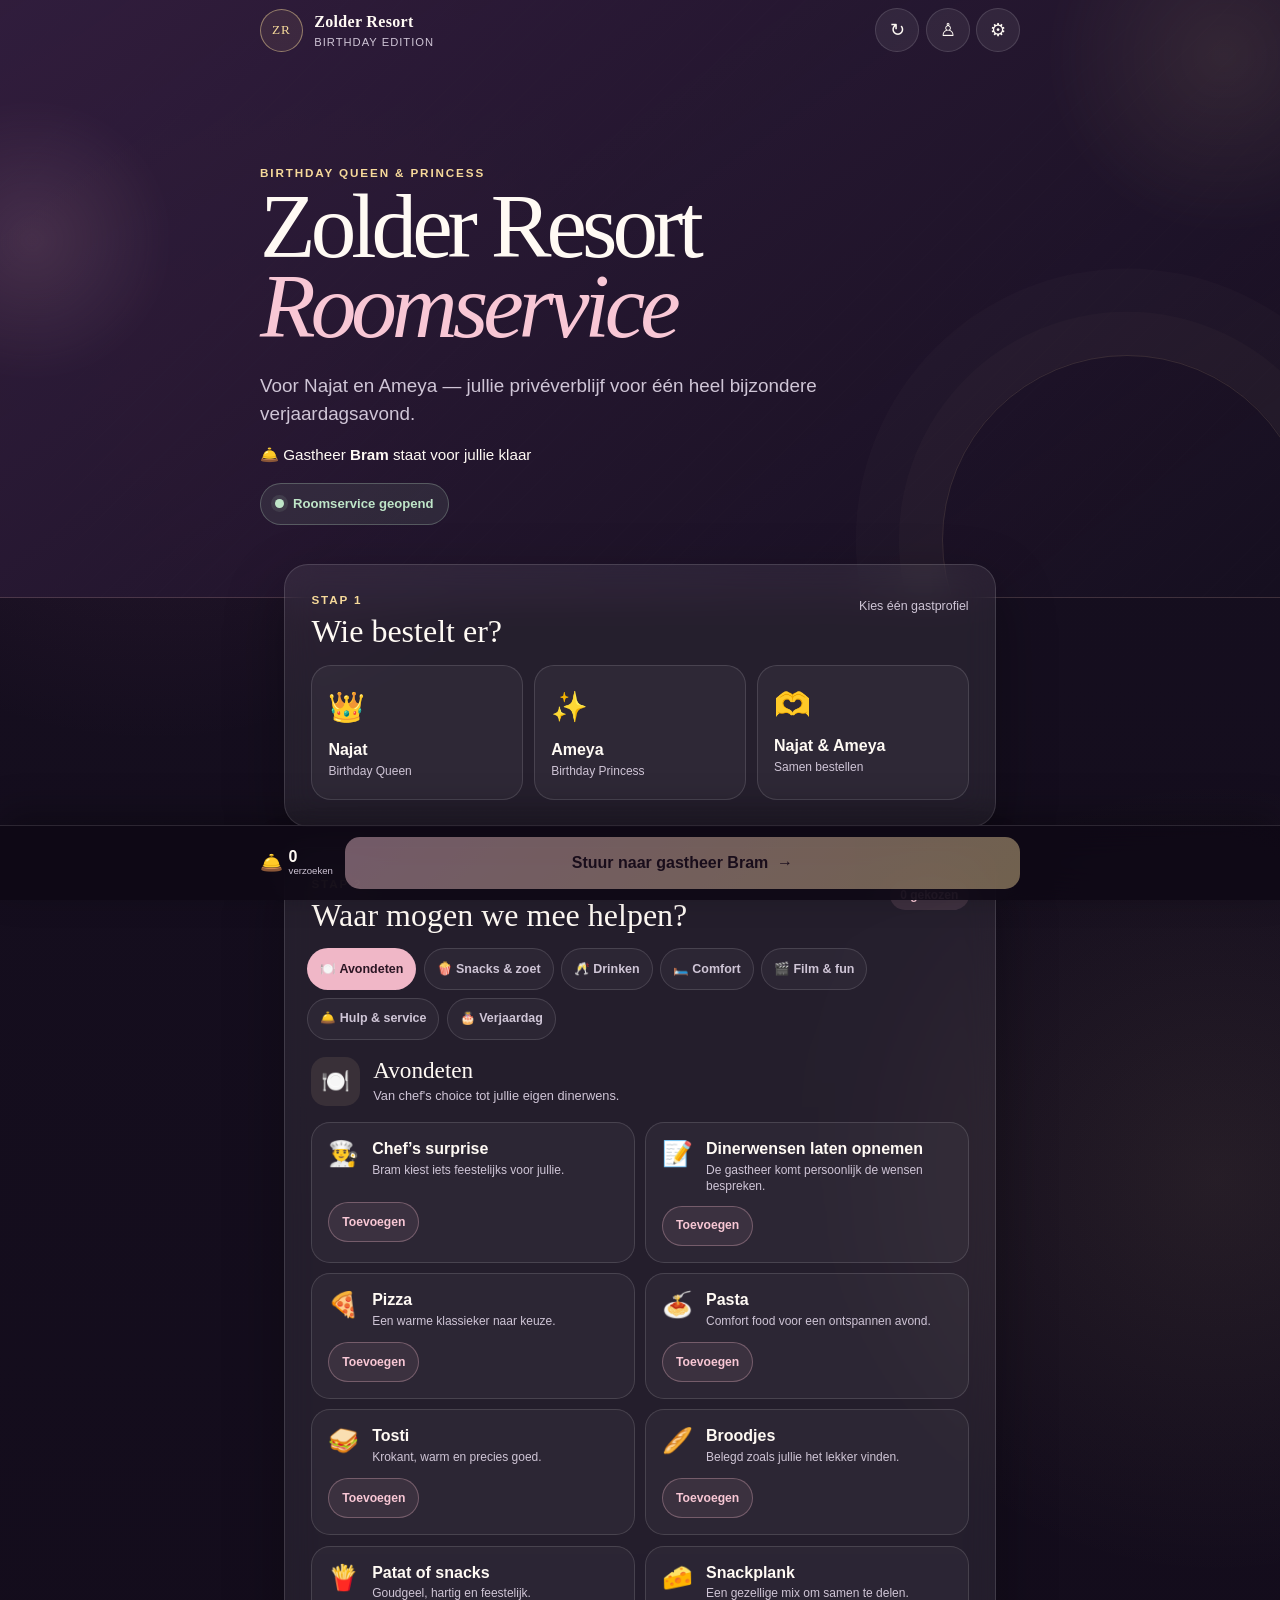
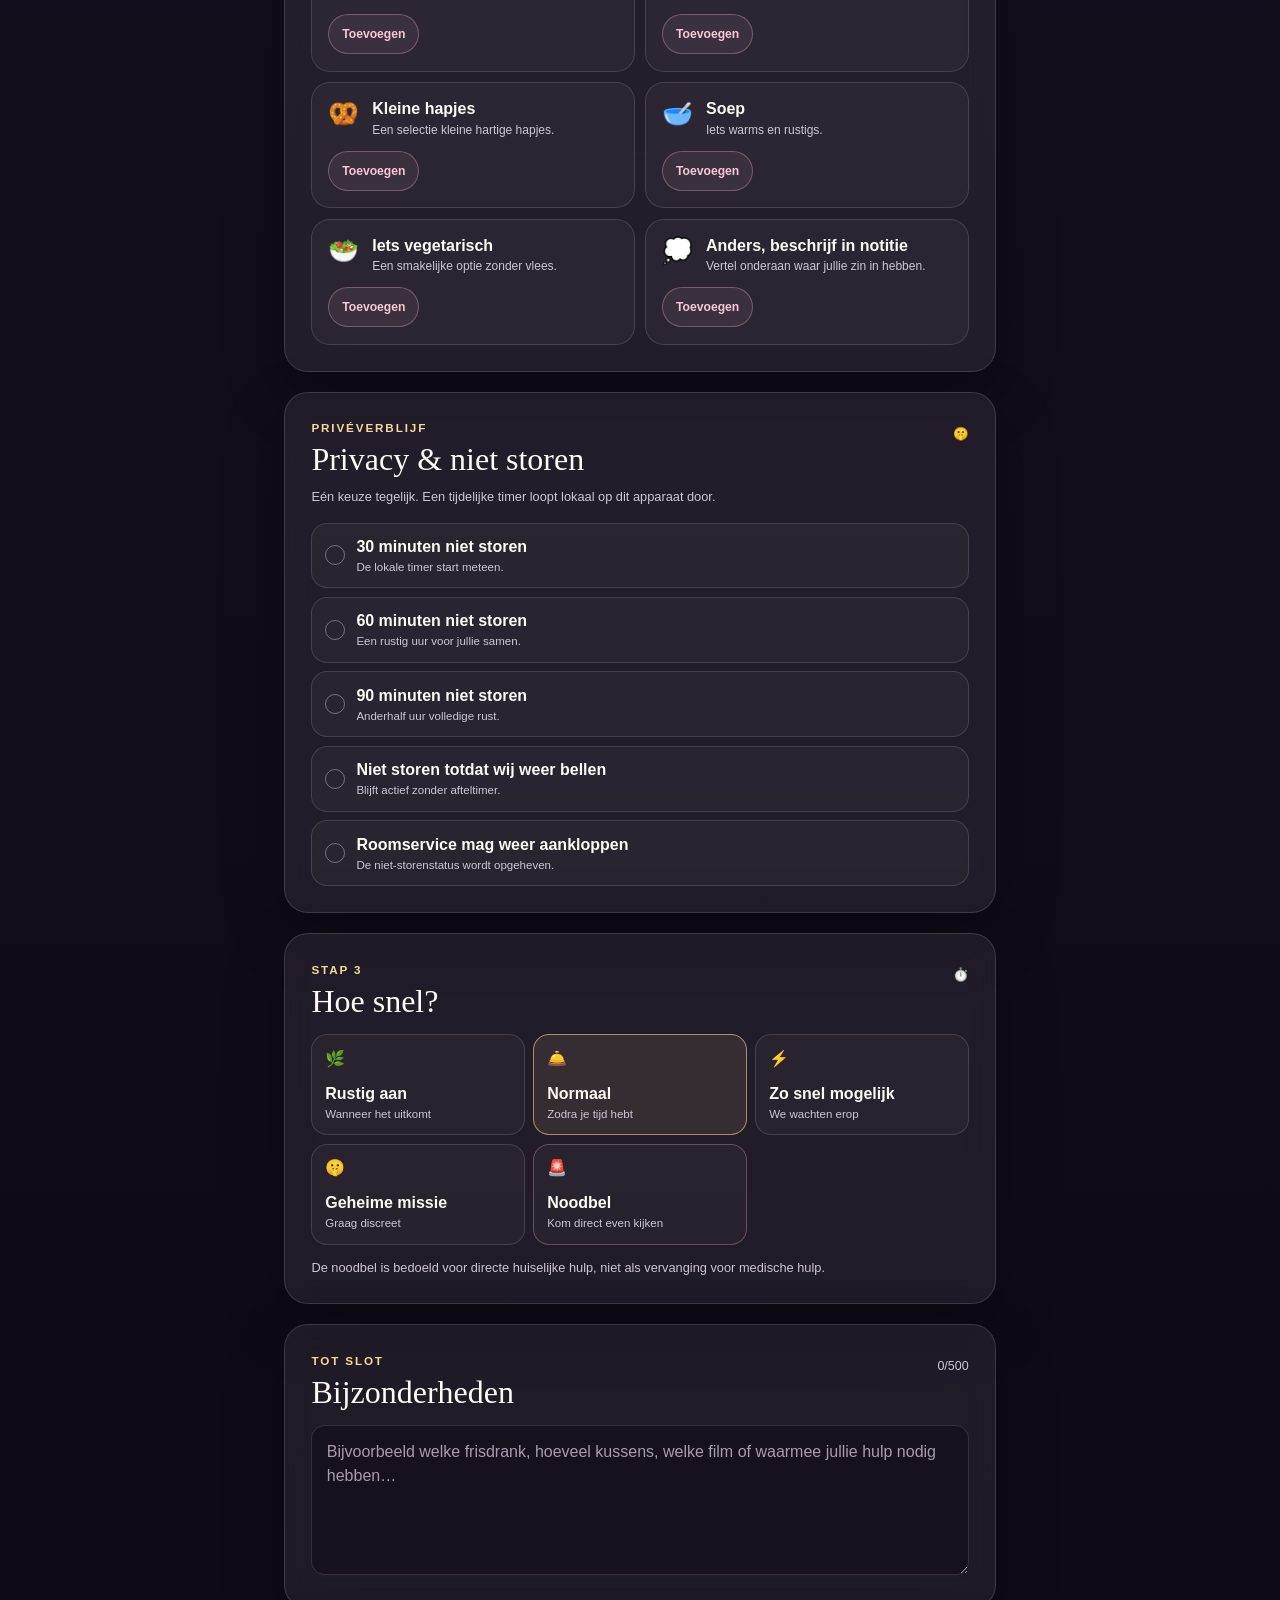
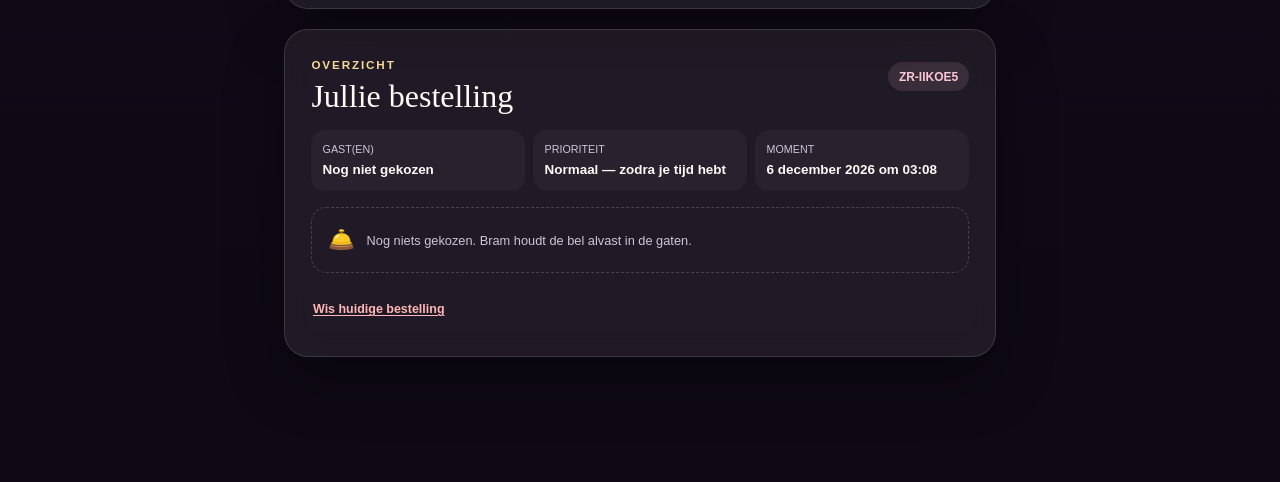
==== index.html @ eb8f4f78 "Build Birthday Queen & Princess roomservice PWA" ====
<!DOCTYPE html>
<html lang="nl">
<head>
  <meta charset="utf-8">
  <meta name="viewport" content="width=device-width, initial-scale=1, viewport-fit=cover">
  <meta name="theme-color" content="#160f20">
  <meta name="description" content="Privé roomservice voor Birthday Queen Najat en Birthday Princess Ameya, met liefde verzorgd door Bram.">
  <meta name="apple-mobile-web-app-capable" content="yes">
  <meta name="apple-mobile-web-app-status-bar-style" content="black-translucent">
  <meta name="apple-mobile-web-app-title" content="Zolder Resort">
  <link rel="manifest" href="./manifest.webmanifest">
  <link rel="apple-touch-icon" href="./assets/apple-touch-icon.png">
  <link rel="icon" href="./assets/icon.svg" type="image/svg+xml">
  <link rel="stylesheet" href="./styles.css">
  <title>Birthday Queen &amp; Princess Roomservice</title>
</head>
<body>
  <a class="skip-link" href="#main-content">Ga naar de roomservice</a>

  <header class="hero" aria-label="Zolder Resort Roomservice">
    <div class="hero__glow hero__glow--one" aria-hidden="true"></div>
    <div class="hero__glow hero__glow--two" aria-hidden="true"></div>
    <nav class="topbar" aria-label="Appfuncties">
      <a class="brand" href="#main-content" aria-label="Zolder Resort start">
        <span class="brand__crest" aria-hidden="true">ZR</span>
        <span><strong>Zolder Resort</strong><small>Birthday Edition</small></span>
      </a>
      <div class="topbar__actions">
        <button class="icon-button" id="history-button" type="button" aria-label="Eerdere bestellingen" title="Eerdere bestellingen">
          <span aria-hidden="true">↻</span>
        </button>
        <button class="icon-button" id="host-button" type="button" aria-label="Gastheer-modus" title="Gastheer-modus">
          <span aria-hidden="true">♙</span>
        </button>
        <button class="icon-button" id="settings-button" type="button" aria-label="Instellingen" title="Instellingen">
          <span aria-hidden="true">⚙</span>
        </button>
      </div>
    </nav>

    <div class="hero__content">
      <p class="eyebrow">Birthday Queen &amp; Princess</p>
      <h1>Zolder Resort<br><span>Roomservice</span></h1>
      <p class="hero__intro">Voor Najat en Ameya — jullie privéverblijf voor één heel bijzondere verjaardagsavond.</p>
      <p class="host-note"><span aria-hidden="true">🛎️</span> Gastheer <strong id="hero-host-name">Bram</strong> staat voor jullie klaar</p>
      <div class="service-status service-status--open" id="service-status" role="status">
        <span class="service-status__dot" aria-hidden="true"></span>
        <span id="service-status-text">Roomservice geopend</span>
      </div>
      <p class="service-warning" id="service-warning" hidden></p>
    </div>
  </header>

  <main id="main-content">
    <section class="section guest-section" aria-labelledby="guest-heading">
      <div class="section-heading">
        <div><p class="step">Stap 1</p><h2 id="guest-heading">Wie bestelt er?</h2></div>
        <p>Kies één gastprofiel</p>
      </div>
      <div class="guest-grid" id="guest-options" role="radiogroup" aria-label="Kies wie bestelt">
        <button class="guest-card" type="button" role="radio" aria-checked="false" data-guest="najat">
          <span class="guest-card__icon" aria-hidden="true">👑</span>
          <span><strong>Najat</strong><small>Birthday Queen</small></span>
          <span class="guest-card__check" aria-hidden="true">✓</span>
        </button>
        <button class="guest-card" type="button" role="radio" aria-checked="false" data-guest="ameya">
          <span class="guest-card__icon" aria-hidden="true">✨</span>
          <span><strong>Ameya</strong><small>Birthday Princess</small></span>
          <span class="guest-card__check" aria-hidden="true">✓</span>
        </button>
        <button class="guest-card guest-card--together" type="button" role="radio" aria-checked="false" data-guest="together">
          <span class="guest-card__icon" aria-hidden="true">🫶</span>
          <span><strong>Najat &amp; Ameya</strong><small>Samen bestellen</small></span>
          <span class="guest-card__check" aria-hidden="true">✓</span>
        </button>
      </div>
    </section>

    <section class="section menu-section" aria-labelledby="menu-heading">
      <div class="section-heading">
        <div><p class="step">Stap 2</p><h2 id="menu-heading">Waar mogen we mee helpen?</h2></div>
        <span class="count-badge" id="menu-count" aria-live="polite">0 gekozen</span>
      </div>
      <nav class="category-nav" id="category-nav" aria-label="Roomservicecategorieën"></nav>
      <div class="category-intro">
        <span class="category-intro__icon" id="category-icon" aria-hidden="true">🍽️</span>
        <div><h3 id="category-title">Avondeten</h3><p id="category-description"></p></div>
      </div>
      <div class="product-grid" id="product-grid"></div>
    </section>

    <section class="section privacy-section" aria-labelledby="privacy-heading">
      <div class="section-heading">
        <div><p class="step">Privéverblijf</p><h2 id="privacy-heading">Privacy &amp; niet storen</h2></div>
        <span aria-hidden="true">🤫</span>
      </div>
      <p class="section-copy">Eén keuze tegelijk. Een tijdelijke timer loopt lokaal op dit apparaat door.</p>
      <div class="choice-list" id="privacy-options" role="radiogroup" aria-label="Privacykeuze"></div>
      <div class="dnd-timer" id="dnd-timer" aria-live="polite" hidden>
        <span class="dnd-timer__icon" aria-hidden="true">🌙</span>
        <div><small>Niet storen actief</small><strong id="dnd-countdown">00:00:00</strong><span id="dnd-until"></span></div>
      </div>
    </section>

    <section class="section priority-section" aria-labelledby="priority-heading">
      <div class="section-heading">
        <div><p class="step">Stap 3</p><h2 id="priority-heading">Hoe snel?</h2></div>
        <span aria-hidden="true">⏱️</span>
      </div>
      <div class="priority-grid" id="priority-options" role="radiogroup" aria-label="Prioriteit"></div>
      <p class="emergency-note">De noodbel is bedoeld voor directe huiselijke hulp, niet als vervanging voor medische hulp.</p>
    </section>

    <section class="section notes-section" aria-labelledby="notes-heading">
      <div class="section-heading">
        <div><p class="step">Tot slot</p><h2 id="notes-heading">Bijzonderheden</h2></div>
        <span id="note-counter">0/500</span>
      </div>
      <label class="sr-only" for="order-note">Bijzonderheden bij de bestelling</label>
      <textarea id="order-note" maxlength="500" rows="5" placeholder="Bijvoorbeeld welke frisdrank, hoeveel kussens, welke film of waarmee jullie hulp nodig hebben…"></textarea>
    </section>

    <section class="section summary-section" aria-labelledby="summary-heading">
      <div class="section-heading">
        <div><p class="step">Overzicht</p><h2 id="summary-heading">Jullie bestelling</h2></div>
        <span class="order-number" id="draft-order-number">ZR-0000</span>
      </div>
      <dl class="summary-meta">
        <div><dt>Gast(en)</dt><dd id="summary-guests">Nog niet gekozen</dd></div>
        <div><dt>Prioriteit</dt><dd id="summary-priority">Normaal</dd></div>
        <div><dt>Moment</dt><dd id="summary-time">—</dd></div>
      </dl>
      <div class="empty-state" id="summary-empty">
        <span aria-hidden="true">🛎️</span>
        <p>Nog niets gekozen. Bram houdt de bel alvast in de gaten.</p>
      </div>
      <ul class="summary-list" id="summary-list"></ul>
      <div class="summary-note" id="summary-privacy-row" hidden><strong>Privacy</strong><span id="summary-privacy"></span></div>
      <div class="summary-note" id="summary-note-row" hidden><strong>Notitie</strong><span id="summary-note"></span></div>
      <button class="text-button text-button--danger" id="reset-order-button" type="button">Wis huidige bestelling</button>
    </section>
  </main>

  <div class="checkout-spacer" aria-hidden="true"></div>
  <aside class="checkout-bar" aria-label="Bestelling afronden">
    <div class="checkout-bar__inner">
      <div class="cart-indicator"><span aria-hidden="true">🛎️</span><span><strong id="checkout-count">0</strong><small>verzoeken</small></span></div>
      <button class="primary-button" id="checkout-button" type="button" disabled>
        <span>Stuur naar gastheer Bram</span><span aria-hidden="true">→</span>
      </button>
    </div>
  </aside>

  <dialog class="modal" id="confirm-dialog" aria-labelledby="confirm-title">
    <div class="modal__sheet">
      <div class="modal__header">
        <div><p class="eyebrow">Bijna geregeld</p><h2 id="confirm-title">Bestelling controleren</h2></div>
        <button class="icon-button modal-close" type="button" aria-label="Sluiten" data-close-dialog="confirm-dialog">×</button>
      </div>
      <div class="modal__body">
        <p class="modal-intro">WhatsApp opent met het bericht ingevuld. Tik daar zelf nog op <strong>Versturen</strong>.</p>
        <pre class="message-preview" id="message-preview" tabindex="0"></pre>
      </div>
      <div class="modal__footer modal__footer--stack">
        <button class="primary-button whatsapp-button" id="whatsapp-button" type="button"><span aria-hidden="true">💬</span> Open in WhatsApp</button>
        <div class="button-row">
          <button class="secondary-button" id="copy-order-button" type="button">Kopieer</button>
          <button class="secondary-button" id="share-order-button" type="button">Deel</button>
          <button class="secondary-button" type="button" data-close-dialog="confirm-dialog">Annuleer</button>
        </div>
      </div>
    </div>
  </dialog>

  <dialog class="modal" id="history-dialog" aria-labelledby="history-title">
    <div class="modal__sheet modal__sheet--large">
      <div class="modal__header">
        <div><p class="eyebrow">Alleen op dit apparaat</p><h2 id="history-title">Eerdere bestellingen</h2></div>
        <button class="icon-button modal-close" type="button" aria-label="Sluiten" data-close-dialog="history-dialog">×</button>
      </div>
      <div class="modal__body">
        <p class="modal-intro">Deze geschiedenis wordt uitsluitend lokaal in deze browser bewaard.</p>
        <div class="history-list" id="history-list"></div>
      </div>
      <div class="modal__footer">
        <button class="text-button text-button--danger" id="clear-history-button" type="button">Wis alle lokale geschiedenis</button>
      </div>
    </div>
  </dialog>

  <dialog class="modal" id="settings-dialog" aria-labelledby="settings-title">
    <form class="modal__sheet modal__sheet--large" id="settings-form">
      <div class="modal__header">
        <div><p class="eyebrow">Gastheerinstellingen</p><h2 id="settings-title">Zolder Resort beheren</h2></div>
        <button class="icon-button modal-close" type="button" aria-label="Sluiten" data-close-dialog="settings-dialog">×</button>
      </div>
      <div class="modal__body form-stack">
        <label>Naam gastheer<input id="setting-host" name="host" type="text" autocomplete="name" maxlength="40" required></label>
        <label>WhatsApp-nummer<input id="setting-phone" name="phone" type="text" inputmode="tel" autocomplete="tel" pattern="[0-9]{8,15}" maxlength="15" required><small>Alleen cijfers, inclusief landcode. Standaard: 31648203686.</small></label>
        <label>Service-status<select id="setting-status" name="status"></select></label>
        <label>Standaardprioriteit<select id="setting-priority" name="priority"></select></label>
        <div class="toggle-row"><span><strong>Klikgeluid</strong><small>Standaard uit; nooit automatisch afgespeeld</small></span><label class="switch"><input id="setting-sound" type="checkbox"><span aria-hidden="true"></span><span class="sr-only">Klikgeluid aan of uit</span></label></div>
        <div class="toggle-row"><span><strong>Trillingsfeedback</strong><small>Alleen als het apparaat dit ondersteunt</small></span><label class="switch"><input id="setting-vibration" type="checkbox"><span aria-hidden="true"></span><span class="sr-only">Trillingsfeedback aan of uit</span></label></div>
        <label>Lokale gastheer-pincode<input id="setting-pin" name="pin" type="text" inputmode="numeric" pattern="[0-9]{4,8}" minlength="4" maxlength="8" required><small>Een visuele drempel, geen echte beveiliging. Standaard: 2026.</small></label>
        <div class="settings-action-card"><span><strong>Bestelgeschiedenis</strong><small>Wis alleen de lokaal opgeslagen bestellingen en dashboardstatussen.</small></span><button class="secondary-button" id="settings-clear-history-button" type="button">Geschiedenis wissen</button></div>
      </div>
      <div class="modal__footer modal__footer--between">
        <button class="text-button text-button--danger" id="app-reset-button" type="button">Reset hele app</button>
        <button class="primary-button primary-button--compact" type="submit">Instellingen opslaan</button>
      </div>
    </form>
  </dialog>

  <dialog class="modal" id="host-login-dialog" aria-labelledby="host-login-title">
    <form class="modal__sheet modal__sheet--small" id="host-login-form">
      <div class="modal__header">
        <div><p class="eyebrow">Alleen voor Bram</p><h2 id="host-login-title">Gastheer-modus</h2></div>
        <button class="icon-button modal-close" type="button" aria-label="Sluiten" data-close-dialog="host-login-dialog">×</button>
      </div>
      <div class="modal__body form-stack">
        <p class="modal-intro">Voer de lokale pincode in om bestellingen op dit apparaat te beheren.</p>
        <label>Pincode<input id="host-pin-input" type="password" inputmode="numeric" pattern="[0-9]{4,8}" autocomplete="current-password" required></label>
        <p class="form-error" id="pin-error" role="alert" hidden>Die pincode klopt niet.</p>
      </div>
      <div class="modal__footer">
        <button class="primary-button" type="submit">Open dashboard</button>
      </div>
    </form>
  </dialog>

  <dialog class="modal" id="host-dialog" aria-labelledby="host-title">
    <div class="modal__sheet modal__sheet--large">
      <div class="modal__header">
        <div><p class="eyebrow">Lokale gastheer-modus</p><h2 id="host-title">Bestellingendashboard</h2></div>
        <button class="icon-button modal-close" type="button" aria-label="Sluiten" data-close-dialog="host-dialog">×</button>
      </div>
      <div class="modal__body">
        <div class="dashboard-notice">Statuswijzigingen synchroniseren niet met andere apparaten, omdat deze app geen backend gebruikt.</div>
        <label class="inline-field">Filter op status<select id="dashboard-filter"></select></label>
        <div class="dashboard-list" id="dashboard-list"></div>
      </div>
      <div class="modal__footer">
        <button class="text-button text-button--danger" id="dashboard-reset-button" type="button">Reset dashboard</button>
      </div>
    </div>
  </dialog>

  <div class="toast-region" id="toast-region" aria-live="polite" aria-atomic="true"></div>
  <div class="confetti" id="confetti" aria-hidden="true"></div>

  <noscript><div class="noscript">JavaScript is nodig om bestellingen samen te stellen. Je kunt Bram rechtstreeks bereiken via WhatsApp: +31 6 48203686.</div></noscript>
  <script src="./app.js" defer></script>
</body>
</html>
---- styles.css ----
:root {
  color-scheme: dark;
  --bg: #160f20;
  --bg-deep: #0e0915;
  --surface: rgba(255, 255, 255, .08);
  --surface-strong: rgba(255, 255, 255, .13);
  --surface-solid: #2a2033;
  --text: #fffaf4;
  --muted: #cfc5d6;
  --pink: #f0b7c7;
  --pink-strong: #f8c7d5;
  --gold: #f6d99a;
  --success: #bfe5c8;
  --danger: #ffb7b7;
  --whatsapp: #25d366;
  --border: rgba(255, 255, 255, .13);
  --shadow: 0 22px 60px rgba(0, 0, 0, .32);
  --radius: 24px;
  --radius-small: 16px;
  --safe-top: env(safe-area-inset-top, 0px);
  --safe-bottom: env(safe-area-inset-bottom, 0px);
}

* {
  box-sizing: border-box;
}

html {
  scroll-behavior: smooth;
  background: var(--bg-deep);
}

body {
  min-width: 280px;
  min-height: 100vh;
  margin: 0;
  overflow-x: hidden;
  background:
    radial-gradient(circle at 12% 8%, rgba(179, 95, 159, .15), transparent 28rem),
    radial-gradient(circle at 95% 32%, rgba(246, 217, 154, .08), transparent 25rem),
    linear-gradient(180deg, var(--bg) 0%, #130c1b 55%, var(--bg-deep) 100%);
  color: var(--text);
  font-family: Inter, ui-rounded, "SF Pro Rounded", "SF Pro Display", -apple-system, BlinkMacSystemFont, "Segoe UI", sans-serif;
  font-size: 16px;
  line-height: 1.5;
  -webkit-font-smoothing: antialiased;
  -webkit-tap-highlight-color: transparent;
}

button,
input,
select,
textarea {
  font: inherit;
}

button,
select {
  min-height: 44px;
}

button {
  color: inherit;
}

button:not(:disabled),
select:not(:disabled) {
  cursor: pointer;
}

button:focus-visible,
a:focus-visible,
input:focus-visible,
select:focus-visible,
textarea:focus-visible,
[tabindex]:focus-visible {
  outline: 3px solid var(--gold);
  outline-offset: 3px;
}

.skip-link {
  position: fixed;
  z-index: 200;
  top: .75rem;
  left: .75rem;
  padding: .75rem 1rem;
  transform: translateY(-180%);
  border-radius: 10px;
  background: var(--text);
  color: var(--bg);
  font-weight: 800;
}

.skip-link:focus {
  transform: translateY(0);
}

.sr-only {
  position: absolute !important;
  width: 1px !important;
  height: 1px !important;
  padding: 0 !important;
  margin: -1px !important;
  overflow: hidden !important;
  clip: rect(0, 0, 0, 0) !important;
  white-space: nowrap !important;
  border: 0 !important;
}

.hero {
  position: relative;
  isolation: isolate;
  min-height: 545px;
  padding: calc(var(--safe-top) + .5rem) max(1rem, env(safe-area-inset-left)) 4.5rem;
  overflow: hidden;
  border-bottom: 1px solid rgba(246, 217, 154, .14);
  background:
    linear-gradient(145deg, rgba(49, 29, 61, .96), rgba(22, 15, 32, .8)),
    repeating-linear-gradient(135deg, transparent 0 18px, rgba(255,255,255,.018) 18px 19px);
}

.hero::after {
  content: "";
  position: absolute;
  z-index: -1;
  right: -2rem;
  bottom: -8rem;
  width: 23rem;
  height: 23rem;
  border: 1px solid rgba(246, 217, 154, .13);
  border-radius: 50%;
  box-shadow: 0 0 0 2.7rem rgba(246, 217, 154, .025), 0 0 0 5.4rem rgba(240, 183, 199, .02);
}

.hero__glow {
  position: absolute;
  z-index: -1;
  border-radius: 50%;
  filter: blur(4px);
  opacity: .65;
}

.hero__glow--one {
  top: 6rem;
  left: -7rem;
  width: 18rem;
  height: 18rem;
  background: radial-gradient(circle, rgba(240, 183, 199, .2), transparent 70%);
}

.hero__glow--two {
  top: -8rem;
  right: -8rem;
  width: 23rem;
  height: 23rem;
  background: radial-gradient(circle, rgba(246, 217, 154, .14), transparent 70%);
}

.topbar,
.hero__content,
main,
.checkout-bar__inner {
  width: min(100%, 760px);
  margin-inline: auto;
}

.topbar {
  display: flex;
  align-items: center;
  justify-content: space-between;
  gap: 1rem;
}

.brand {
  display: inline-flex;
  align-items: center;
  gap: .7rem;
  color: var(--text);
  text-decoration: none;
}

.brand__crest {
  display: grid;
  width: 43px;
  height: 43px;
  place-items: center;
  border: 1px solid rgba(246, 217, 154, .48);
  border-radius: 50%;
  background: rgba(246, 217, 154, .08);
  color: var(--gold);
  font-family: Georgia, serif;
  font-size: .83rem;
  letter-spacing: .08em;
}

.brand strong,
.brand small {
  display: block;
}

.brand strong {
  font-family: Georgia, "Times New Roman", serif;
  font-size: 1rem;
  letter-spacing: .02em;
}

.brand small {
  color: var(--muted);
  font-size: .7rem;
  letter-spacing: .09em;
  text-transform: uppercase;
}

.topbar__actions {
  display: flex;
  gap: .4rem;
}

.icon-button {
  display: inline-grid;
  width: 44px;
  min-width: 44px;
  height: 44px;
  padding: 0;
  place-items: center;
  border: 1px solid var(--border);
  border-radius: 50%;
  background: rgba(255, 255, 255, .065);
  color: var(--text);
  font-size: 1.15rem;
  transition: transform .18s ease, background .18s ease;
}

.icon-button:active {
  transform: scale(.94);
}

.hero__content {
  padding-top: clamp(4rem, 13vh, 7rem);
}

.eyebrow,
.step {
  margin: 0 0 .35rem;
  color: var(--gold);
  font-size: .73rem;
  font-weight: 800;
  letter-spacing: .16em;
  text-transform: uppercase;
}

.hero h1 {
  max-width: 11ch;
  margin: 0;
  font-family: Georgia, "Times New Roman", serif;
  font-size: clamp(3.25rem, 14vw, 5.7rem);
  font-weight: 500;
  letter-spacing: -.055em;
  line-height: .88;
}

.hero h1 span {
  color: var(--pink-strong);
  font-style: italic;
}

.hero__intro {
  max-width: 38rem;
  margin: 1.5rem 0 1rem;
  color: var(--muted);
  font-size: clamp(1rem, 3.8vw, 1.18rem);
}

.host-note {
  margin: 0 0 1rem;
  font-size: .95rem;
}

.service-status {
  display: inline-flex;
  align-items: center;
  gap: .55rem;
  padding: .62rem .9rem;
  border: 1px solid rgba(191, 229, 200, .27);
  border-radius: 999px;
  background: rgba(191, 229, 200, .09);
  color: var(--success);
  font-size: .82rem;
  font-weight: 800;
}

.service-status__dot {
  width: .55rem;
  height: .55rem;
  border-radius: 50%;
  background: currentColor;
  box-shadow: 0 0 0 .25rem rgba(191, 229, 200, .1);
}

.service-status--busy {
  border-color: rgba(246, 217, 154, .3);
  background: rgba(246, 217, 154, .08);
  color: var(--gold);
}

.service-status--closed {
  border-color: rgba(255, 183, 183, .3);
  background: rgba(255, 183, 183, .09);
  color: var(--danger);
}

.service-warning {
  max-width: 37rem;
  margin: .75rem 0 0;
  color: var(--danger);
  font-size: .85rem;
}

main {
  position: relative;
  z-index: 2;
  margin-top: -2.1rem;
  padding: 0 max(1rem, env(safe-area-inset-left));
}

.section {
  margin-bottom: 1rem;
  padding: clamp(1.15rem, 5vw, 1.65rem);
  border: 1px solid var(--border);
  border-radius: var(--radius);
  background: rgba(255, 255, 255, .07);
  box-shadow: var(--shadow);
  -webkit-backdrop-filter: blur(16px);
  backdrop-filter: blur(16px);
}

.section-heading {
  display: flex;
  align-items: flex-start;
  justify-content: space-between;
  gap: 1rem;
  margin-bottom: 1rem;
}

.section-heading h2,
.category-intro h3,
.modal__header h2 {
  margin: 0;
  font-family: Georgia, "Times New Roman", serif;
  font-weight: 500;
  line-height: 1.08;
}

.section-heading h2 {
  font-size: clamp(1.55rem, 6vw, 2rem);
}

.section-heading > p,
.section-heading > span {
  margin: .35rem 0 0;
  color: var(--muted);
  font-size: .78rem;
  text-align: right;
}

.guest-grid {
  display: grid;
  grid-template-columns: repeat(2, minmax(0, 1fr));
  gap: .7rem;
}

.guest-card {
  position: relative;
  display: flex;
  min-width: 0;
  min-height: 135px;
  padding: 1rem;
  flex-direction: column;
  align-items: flex-start;
  justify-content: center;
  gap: .5rem;
  border: 1px solid var(--border);
  border-radius: 20px;
  background: rgba(255, 255, 255, .045);
  text-align: left;
  transition: border .18s ease, background .18s ease, transform .18s ease;
}

.guest-card--together {
  min-height: 92px;
  grid-column: 1 / -1;
  flex-direction: row;
  align-items: center;
  justify-content: flex-start;
}

.guest-card__icon {
  font-size: 1.85rem;
}

.guest-card strong,
.guest-card small {
  display: block;
  overflow-wrap: anywhere;
}

.guest-card strong {
  font-size: 1rem;
}

.guest-card small {
  color: var(--muted);
  font-size: .75rem;
}

.guest-card__check {
  position: absolute;
  top: .7rem;
  right: .7rem;
  display: grid;
  width: 1.45rem;
  height: 1.45rem;
  place-items: center;
  opacity: 0;
  border-radius: 50%;
  background: var(--gold);
  color: var(--bg);
  font-size: .75rem;
  font-weight: 900;
}

.guest-card[aria-checked="true"] {
  border-color: rgba(246, 217, 154, .7);
  background: linear-gradient(145deg, rgba(246, 217, 154, .13), rgba(240, 183, 199, .08));
  transform: translateY(-2px);
}

.guest-card[aria-checked="true"] .guest-card__check {
  opacity: 1;
}

.count-badge,
.order-number {
  flex: 0 0 auto;
  padding: .35rem .65rem;
  border-radius: 999px;
  background: rgba(240, 183, 199, .12);
  color: var(--pink-strong) !important;
  font-size: .75rem !important;
  font-weight: 800;
}

.category-nav {
  display: flex;
  margin: 0 -.25rem 1.1rem;
  flex-wrap: wrap;
  gap: .45rem;
}

.category-button {
  min-height: 42px;
  padding: .55rem .75rem;
  border: 1px solid var(--border);
  border-radius: 999px;
  background: rgba(255, 255, 255, .04);
  color: var(--muted);
  font-size: .78rem;
  font-weight: 750;
}

.category-button[aria-current="true"] {
  border-color: rgba(240, 183, 199, .52);
  background: var(--pink);
  color: #2b1624;
}

.category-button__count {
  display: inline-grid;
  min-width: 1.25rem;
  height: 1.25rem;
  margin-left: .25rem;
  padding-inline: .25rem;
  place-items: center;
  border-radius: 999px;
  background: rgba(22, 15, 32, .18);
  font-size: .65rem;
}

.category-intro {
  display: flex;
  align-items: center;
  gap: .8rem;
  margin-bottom: 1rem;
}

.category-intro__icon {
  display: grid;
  width: 49px;
  height: 49px;
  flex: 0 0 auto;
  place-items: center;
  border-radius: 15px;
  background: rgba(246, 217, 154, .1);
  font-size: 1.45rem;
}

.category-intro h3 {
  font-size: 1.45rem;
}

.category-intro p {
  margin: .18rem 0 0;
  color: var(--muted);
  font-size: .8rem;
}

.product-grid {
  display: grid;
  gap: .65rem;
}

.product-card {
  display: grid;
  min-width: 0;
  min-height: 126px;
  padding: 1rem;
  grid-template-columns: auto minmax(0, 1fr);
  grid-template-areas: "icon copy" "actions actions";
  gap: .7rem .8rem;
  border: 1px solid var(--border);
  border-radius: 19px;
  background: rgba(255, 255, 255, .038);
  transition: transform .18s ease, border .18s ease, background .18s ease;
}

.product-card--selected {
  border-color: rgba(240, 183, 199, .55);
  background: linear-gradient(145deg, rgba(240, 183, 199, .105), rgba(246, 217, 154, .045));
  box-shadow: inset 0 0 0 1px rgba(240, 183, 199, .08);
}

.product-card--pulse {
  animation: card-pop .32s ease;
}

.product-card--disabled {
  opacity: .52;
}

.product-card__icon {
  grid-area: icon;
  font-size: 1.55rem;
  line-height: 1.2;
}

.product-card__copy {
  min-width: 0;
  grid-area: copy;
}

.product-card__copy strong,
.product-card__copy small {
  display: block;
}

.product-card__copy strong {
  line-height: 1.22;
}

.product-card__copy small {
  margin-top: .25rem;
  color: var(--muted);
  font-size: .75rem;
  line-height: 1.32;
}

.adult-label {
  display: inline-block;
  margin-top: .38rem;
  color: var(--gold);
  font-size: .67rem;
  font-weight: 800;
}

.product-card__actions {
  display: flex;
  min-width: 0;
  grid-area: actions;
  align-items: center;
  justify-content: space-between;
  gap: .55rem;
}

.add-button {
  min-height: 40px;
  padding: .5rem .8rem;
  border: 1px solid rgba(240, 183, 199, .32);
  border-radius: 999px;
  background: rgba(240, 183, 199, .08);
  color: var(--pink-strong);
  font-size: .76rem;
  font-weight: 850;
}

.add-button:disabled {
  cursor: not-allowed;
}

.quantity-control {
  display: inline-flex;
  align-items: center;
  gap: .25rem;
}

.quantity-button {
  display: grid;
  width: 40px;
  min-width: 40px;
  min-height: 40px;
  padding: 0;
  place-items: center;
  border: 1px solid var(--border);
  border-radius: 50%;
  background: rgba(255, 255, 255, .07);
  font-size: 1.1rem;
}

.quantity-value {
  min-width: 2ch;
  font-weight: 850;
  text-align: center;
}

.section-copy,
.emergency-note {
  margin: -.35rem 0 1rem;
  color: var(--muted);
  font-size: .8rem;
}

.choice-list,
.priority-grid {
  display: grid;
  gap: .55rem;
}

.choice-button,
.priority-button {
  display: flex;
  width: 100%;
  min-height: 60px;
  padding: .7rem .8rem;
  align-items: center;
  gap: .7rem;
  border: 1px solid var(--border);
  border-radius: 16px;
  background: rgba(255, 255, 255, .035);
  text-align: left;
}

.choice-button__marker {
  display: grid;
  width: 1.25rem;
  height: 1.25rem;
  flex: 0 0 auto;
  place-items: center;
  border: 1px solid rgba(255, 255, 255, .35);
  border-radius: 50%;
  color: transparent;
  font-size: .7rem;
}

.choice-button[aria-checked="true"],
.priority-button[aria-checked="true"] {
  border-color: rgba(246, 217, 154, .58);
  background: rgba(246, 217, 154, .09);
}

.choice-button[aria-checked="true"] .choice-button__marker {
  border-color: var(--gold);
  background: var(--gold);
  color: var(--bg);
}

.choice-button span:nth-child(2),
.priority-button span:nth-child(2) {
  min-width: 0;
}

.choice-button strong,
.choice-button small,
.priority-button strong,
.priority-button small {
  display: block;
}

.choice-button small,
.priority-button small {
  color: var(--muted);
  font-size: .72rem;
}

.dnd-timer {
  display: flex;
  margin-top: .8rem;
  padding: .9rem;
  align-items: center;
  gap: .8rem;
  border: 1px solid rgba(246, 217, 154, .28);
  border-radius: 17px;
  background: rgba(246, 217, 154, .07);
}

.dnd-timer[hidden] {
  display: none;
}

.dnd-timer__icon {
  font-size: 1.5rem;
}

.dnd-timer small,
.dnd-timer strong,
.dnd-timer span:not(.dnd-timer__icon) {
  display: block;
}

.dnd-timer strong {
  color: var(--gold);
  font-variant-numeric: tabular-nums;
  font-size: 1.2rem;
}

.dnd-timer small,
.dnd-timer span:not(.dnd-timer__icon) {
  color: var(--muted);
  font-size: .7rem;
}

.priority-grid {
  grid-template-columns: repeat(2, minmax(0, 1fr));
}

.priority-button {
  min-width: 0;
  min-height: 92px;
  align-items: flex-start;
  flex-direction: column;
  justify-content: center;
}

.priority-button:last-child {
  grid-column: 1 / -1;
  border-color: rgba(255, 183, 183, .3);
}

.priority-button[aria-checked="true"]:last-child {
  border-color: rgba(255, 183, 183, .68);
  background: rgba(255, 183, 183, .09);
}

.emergency-note {
  margin: .8rem 0 0;
}

textarea,
input,
select {
  width: 100%;
  border: 1px solid var(--border);
  border-radius: 14px;
  background: rgba(10, 6, 15, .42);
  color: var(--text);
}

textarea,
input {
  padding: .85rem .9rem;
}

select {
  padding: .75rem 2.2rem .75rem .85rem;
}

textarea {
  min-height: 128px;
  resize: vertical;
  line-height: 1.5;
}

textarea::placeholder,
input::placeholder {
  color: #aa9caf;
}

.summary-meta {
  display: grid;
  margin: 0 0 1rem;
  grid-template-columns: repeat(2, minmax(0, 1fr));
  gap: .55rem;
}

.summary-meta div {
  min-width: 0;
  padding: .7rem;
  border-radius: 14px;
  background: rgba(255, 255, 255, .035);
}

.summary-meta div:last-child {
  grid-column: 1 / -1;
}

.summary-meta dt {
  color: var(--muted);
  font-size: .67rem;
  text-transform: uppercase;
}

.summary-meta dd {
  margin: .15rem 0 0;
  overflow-wrap: anywhere;
  font-size: .84rem;
  font-weight: 800;
}

.empty-state {
  display: flex;
  padding: 1rem;
  align-items: center;
  gap: .7rem;
  border: 1px dashed rgba(255, 255, 255, .18);
  border-radius: 15px;
  color: var(--muted);
}

.empty-state[hidden] {
  display: none;
}

.empty-state span {
  font-size: 1.35rem;
}

.empty-state p {
  margin: 0;
  font-size: .8rem;
}

.summary-list {
  margin: 0;
  padding: 0;
  list-style: none;
}

.summary-list li {
  display: flex;
  padding: .65rem 0;
  align-items: center;
  justify-content: space-between;
  gap: 1rem;
  border-bottom: 1px solid rgba(255, 255, 255, .075);
  font-size: .86rem;
}

.summary-list li span:first-child {
  min-width: 0;
  overflow-wrap: anywhere;
}

.summary-list li strong {
  color: var(--pink-strong);
}

.summary-note {
  display: grid;
  margin-top: .8rem;
  padding: .7rem;
  grid-template-columns: 5rem minmax(0, 1fr);
  gap: .5rem;
  border-radius: 12px;
  background: rgba(255, 255, 255, .035);
  font-size: .78rem;
}

.summary-note[hidden] {
  display: none;
}

.summary-note span {
  min-width: 0;
  color: var(--muted);
  overflow-wrap: anywhere;
  white-space: pre-wrap;
}

.text-button {
  min-height: 40px;
  margin-top: 1rem;
  padding: .45rem .1rem;
  border: 0;
  background: transparent;
  color: var(--pink-strong);
  font-size: .78rem;
  font-weight: 800;
  text-decoration: underline;
  text-underline-offset: .2em;
}

.text-button--danger {
  color: var(--danger);
}

.checkout-spacer {
  height: calc(105px + var(--safe-bottom));
}

.checkout-bar {
  position: fixed;
  z-index: 90;
  right: 0;
  bottom: 0;
  left: 0;
  padding: .7rem max(1rem, env(safe-area-inset-right)) calc(.7rem + var(--safe-bottom)) max(1rem, env(safe-area-inset-left));
  border-top: 1px solid rgba(255, 255, 255, .12);
  background: rgba(14, 9, 21, .87);
  box-shadow: 0 -12px 38px rgba(0, 0, 0, .3);
  -webkit-backdrop-filter: blur(22px);
  backdrop-filter: blur(22px);
}

.checkout-bar__inner {
  display: grid;
  grid-template-columns: auto minmax(0, 1fr);
  align-items: center;
  gap: .75rem;
}

.cart-indicator {
  display: flex;
  min-width: 58px;
  align-items: center;
  gap: .35rem;
}

.cart-indicator > span:first-child {
  font-size: 1.15rem;
}

.cart-indicator strong,
.cart-indicator small {
  display: block;
  line-height: 1.05;
}

.cart-indicator small {
  color: var(--muted);
  font-size: .6rem;
}

.primary-button,
.secondary-button {
  display: inline-flex;
  min-width: 0;
  min-height: 52px;
  padding: .8rem 1rem;
  align-items: center;
  justify-content: center;
  gap: .55rem;
  border-radius: 15px;
  font-weight: 850;
}

.primary-button {
  border: 0;
  background: linear-gradient(135deg, var(--pink-strong), var(--gold));
  box-shadow: 0 10px 26px rgba(240, 183, 199, .16);
  color: #281522;
}

.primary-button:disabled {
  cursor: not-allowed;
  opacity: .43;
  box-shadow: none;
}

.primary-button--compact {
  width: auto;
  min-height: 46px;
}

.secondary-button {
  border: 1px solid var(--border);
  background: rgba(255, 255, 255, .06);
  color: var(--text);
  font-size: .8rem;
}

.whatsapp-button {
  width: 100%;
  background: var(--whatsapp);
  color: #062f16;
}

.modal {
  width: 100%;
  max-width: none;
  height: 100%;
  max-height: none;
  margin: 0;
  padding: 0;
  border: 0;
  background: transparent;
  color: var(--text);
  overflow: hidden;
}

.modal:not([open]) {
  display: none;
}

.modal::backdrop {
  background: rgba(7, 3, 10, .74);
  -webkit-backdrop-filter: blur(4px);
  backdrop-filter: blur(4px);
}

.modal__sheet {
  position: absolute;
  right: 0;
  bottom: 0;
  left: 0;
  display: flex;
  width: min(100%, 680px);
  max-height: min(92vh, 830px);
  margin-inline: auto;
  padding: 1.15rem max(1rem, env(safe-area-inset-right)) calc(1rem + var(--safe-bottom)) max(1rem, env(safe-area-inset-left));
  flex-direction: column;
  border: 1px solid var(--border);
  border-bottom: 0;
  border-radius: 26px 26px 0 0;
  background: #21172b;
  box-shadow: 0 -20px 70px rgba(0, 0, 0, .5);
  animation: sheet-up .24s ease-out;
}

.modal__sheet--small {
  max-width: 480px;
}

.modal__sheet--large {
  min-height: min(72vh, 650px);
}

.modal__header {
  display: flex;
  padding-bottom: .85rem;
  align-items: flex-start;
  justify-content: space-between;
  gap: 1rem;
  border-bottom: 1px solid var(--border);
}

.modal__header h2 {
  font-size: clamp(1.5rem, 6vw, 2rem);
}

.modal-close {
  font-size: 1.55rem;
}

.modal__body {
  min-height: 0;
  padding: 1rem 0;
  overflow-y: auto;
  overscroll-behavior: contain;
}

.modal-intro {
  margin: 0 0 1rem;
  color: var(--muted);
  font-size: .83rem;
}

.message-preview {
  margin: 0;
  padding: 1rem;
  overflow: auto;
  border: 1px solid var(--border);
  border-radius: 16px;
  background: rgba(0, 0, 0, .22);
  color: var(--text);
  font: inherit;
  font-size: .78rem;
  line-height: 1.55;
  white-space: pre-wrap;
  overflow-wrap: anywhere;
}

.modal__footer {
  display: flex;
  padding-top: .8rem;
  align-items: center;
  justify-content: flex-end;
  gap: .6rem;
  border-top: 1px solid var(--border);
}

.modal__footer--stack {
  align-items: stretch;
  flex-direction: column;
}

.modal__footer--between {
  justify-content: space-between;
}

.modal__footer .text-button {
  margin: 0;
}

.button-row {
  display: grid;
  grid-template-columns: repeat(3, minmax(0, 1fr));
  gap: .45rem;
}

.form-stack {
  display: grid;
  gap: 1rem;
}

.form-stack label,
.inline-field {
  display: grid;
  gap: .35rem;
  color: var(--text);
  font-size: .8rem;
  font-weight: 800;
}

.form-stack label small,
.toggle-row small {
  display: block;
  color: var(--muted);
  font-size: .68rem;
  font-weight: 400;
}

.toggle-row {
  display: flex;
  min-height: 58px;
  align-items: center;
  justify-content: space-between;
  gap: 1rem;
}

.settings-action-card {
  display: flex;
  padding: .8rem;
  align-items: center;
  justify-content: space-between;
  gap: .8rem;
  border: 1px solid var(--border);
  border-radius: 14px;
  background: rgba(255, 255, 255, .03);
}

.settings-action-card strong,
.settings-action-card small {
  display: block;
}

.settings-action-card small {
  color: var(--muted);
  font-size: .68rem;
}

.settings-action-card .secondary-button {
  min-height: 42px;
  flex: 0 0 auto;
}

.switch {
  position: relative;
  display: inline-block !important;
  width: 52px;
  height: 32px;
  flex: 0 0 auto;
}

.switch input {
  position: absolute;
  opacity: 0;
}

.switch > span[aria-hidden="true"] {
  position: absolute;
  inset: 0;
  border: 1px solid var(--border);
  border-radius: 999px;
  background: rgba(255, 255, 255, .07);
}

.switch > span[aria-hidden="true"]::after {
  content: "";
  position: absolute;
  top: 3px;
  left: 3px;
  width: 24px;
  height: 24px;
  border-radius: 50%;
  background: var(--muted);
  transition: transform .18s ease, background .18s ease;
}

.switch input:checked + span {
  background: rgba(191, 229, 200, .16);
}

.switch input:checked + span::after {
  transform: translateX(20px);
  background: var(--success);
}

.switch input:focus-visible + span {
  outline: 3px solid var(--gold);
  outline-offset: 3px;
}

.form-error {
  margin: 0;
  color: var(--danger);
  font-size: .8rem;
}

.history-list,
.dashboard-list {
  display: grid;
  gap: .7rem;
}

.history-card,
.dashboard-card {
  padding: .9rem;
  border: 1px solid var(--border);
  border-radius: 17px;
  background: rgba(255, 255, 255, .035);
}

.history-card__header,
.dashboard-card__header {
  display: flex;
  align-items: flex-start;
  justify-content: space-between;
  gap: .7rem;
}

.history-card h3,
.dashboard-card h3 {
  margin: 0;
  color: var(--gold);
  font-size: .92rem;
}

.history-card time,
.dashboard-card time {
  color: var(--muted);
  font-size: .65rem;
  text-align: right;
}

.history-card p,
.dashboard-card p {
  margin: .45rem 0;
  color: var(--muted);
  font-size: .75rem;
}

.card-actions {
  display: flex;
  margin-top: .7rem;
  flex-wrap: wrap;
  gap: .45rem;
}

.card-actions button,
.dashboard-status {
  min-height: 38px;
  padding: .4rem .65rem;
  border: 1px solid var(--border);
  border-radius: 10px;
  background: rgba(255, 255, 255, .055);
  color: var(--text);
  font-size: .7rem;
  font-weight: 800;
}

.card-actions .delete-button {
  color: var(--danger);
}

.dashboard-notice {
  margin-bottom: 1rem;
  padding: .8rem;
  border: 1px solid rgba(246, 217, 154, .2);
  border-radius: 14px;
  background: rgba(246, 217, 154, .06);
  color: var(--muted);
  font-size: .75rem;
}

.inline-field {
  margin-bottom: 1rem;
}

.empty-panel {
  padding: 2rem 1rem;
  border: 1px dashed var(--border);
  border-radius: 16px;
  color: var(--muted);
  font-size: .82rem;
  text-align: center;
}

.toast-region {
  position: fixed;
  z-index: 210;
  top: calc(1rem + var(--safe-top));
  left: 50%;
  display: grid;
  width: min(calc(100% - 2rem), 430px);
  gap: .5rem;
  pointer-events: none;
  transform: translateX(-50%);
}

.toast {
  padding: .8rem 1rem;
  border: 1px solid rgba(246, 217, 154, .28);
  border-radius: 14px;
  background: rgba(36, 25, 46, .96);
  box-shadow: 0 12px 38px rgba(0, 0, 0, .38);
  color: var(--text);
  font-size: .8rem;
  animation: toast-in .22s ease-out;
}

.confetti {
  position: fixed;
  z-index: 205;
  inset: 0;
  overflow: hidden;
  pointer-events: none;
}

.confetti-piece {
  position: absolute;
  top: -1rem;
  width: 8px;
  height: 14px;
  border-radius: 2px;
  animation: confetti-fall 1.8s ease-in forwards;
}

.noscript {
  position: fixed;
  z-index: 300;
  inset: 1rem;
  height: max-content;
  padding: 1rem;
  border-radius: 15px;
  background: var(--danger);
  color: #3b1010;
  font-weight: 800;
}

@keyframes card-pop {
  50% { transform: scale(1.015); }
}

@keyframes sheet-up {
  from { transform: translateY(24px); opacity: .6; }
  to { transform: translateY(0); opacity: 1; }
}

@keyframes toast-in {
  from { transform: translateY(-8px); opacity: 0; }
}

@keyframes confetti-fall {
  to { transform: translate3d(var(--drift), 110vh, 0) rotate(var(--spin)); opacity: .15; }
}

@media (min-width: 580px) {
  .hero {
    padding-inline: 1.5rem;
  }

  main {
    padding-inline: 1.5rem;
  }

  .guest-grid {
    grid-template-columns: repeat(3, minmax(0, 1fr));
  }

  .guest-card--together {
    min-height: 135px;
    grid-column: auto;
    flex-direction: column;
    align-items: flex-start;
  }

  .product-grid {
    grid-template-columns: repeat(2, minmax(0, 1fr));
  }

  .summary-meta {
    grid-template-columns: repeat(3, minmax(0, 1fr));
  }

  .summary-meta div:last-child {
    grid-column: auto;
  }

  .priority-grid {
    grid-template-columns: repeat(3, minmax(0, 1fr));
  }

  .priority-button:last-child {
    grid-column: auto;
  }
}

@media (min-width: 760px) {
  .section {
    margin-bottom: 1.25rem;
  }

  .modal {
    padding: 3vh 1rem;
  }

  .modal__sheet {
    position: relative;
    top: 50%;
    bottom: auto;
    max-height: 90vh;
    border: 1px solid var(--border);
    border-radius: 26px;
    transform: translateY(-50%);
  }

  @keyframes sheet-up {
    from { transform: translateY(calc(-50% + 24px)); opacity: .6; }
    to { transform: translateY(-50%); opacity: 1; }
  }
}

@media (max-width: 359px) {
  .hero {
    min-height: 515px;
  }

  .hero h1 {
    font-size: 2.8rem;
  }

  .brand small {
    display: none;
  }

  .icon-button {
    width: 42px;
    min-width: 42px;
    height: 42px;
  }

  .section {
    padding: 1rem;
  }

  .guest-card {
    min-height: 126px;
    padding: .8rem;
  }

  .checkout-bar {
    padding-inline: .65rem;
  }

  .checkout-bar__inner {
    gap: .4rem;
  }

  .primary-button {
    padding-inline: .7rem;
    font-size: .78rem;
  }

  .button-row {
    grid-template-columns: 1fr;
  }

  .summary-note {
    grid-template-columns: 1fr;
  }

  .settings-action-card {
    align-items: stretch;
    flex-direction: column;
  }
}

@media (prefers-reduced-motion: reduce) {
  *,
  *::before,
  *::after {
    scroll-behavior: auto !important;
    animation-duration: .01ms !important;
    animation-iteration-count: 1 !important;
    transition-duration: .01ms !important;
  }

  .confetti {
    display: none;
  }
}

@media (forced-colors: active) {
  .service-status__dot,
  .guest-card__check,
  .choice-button__marker {
    border: 1px solid CanvasText;
  }
}
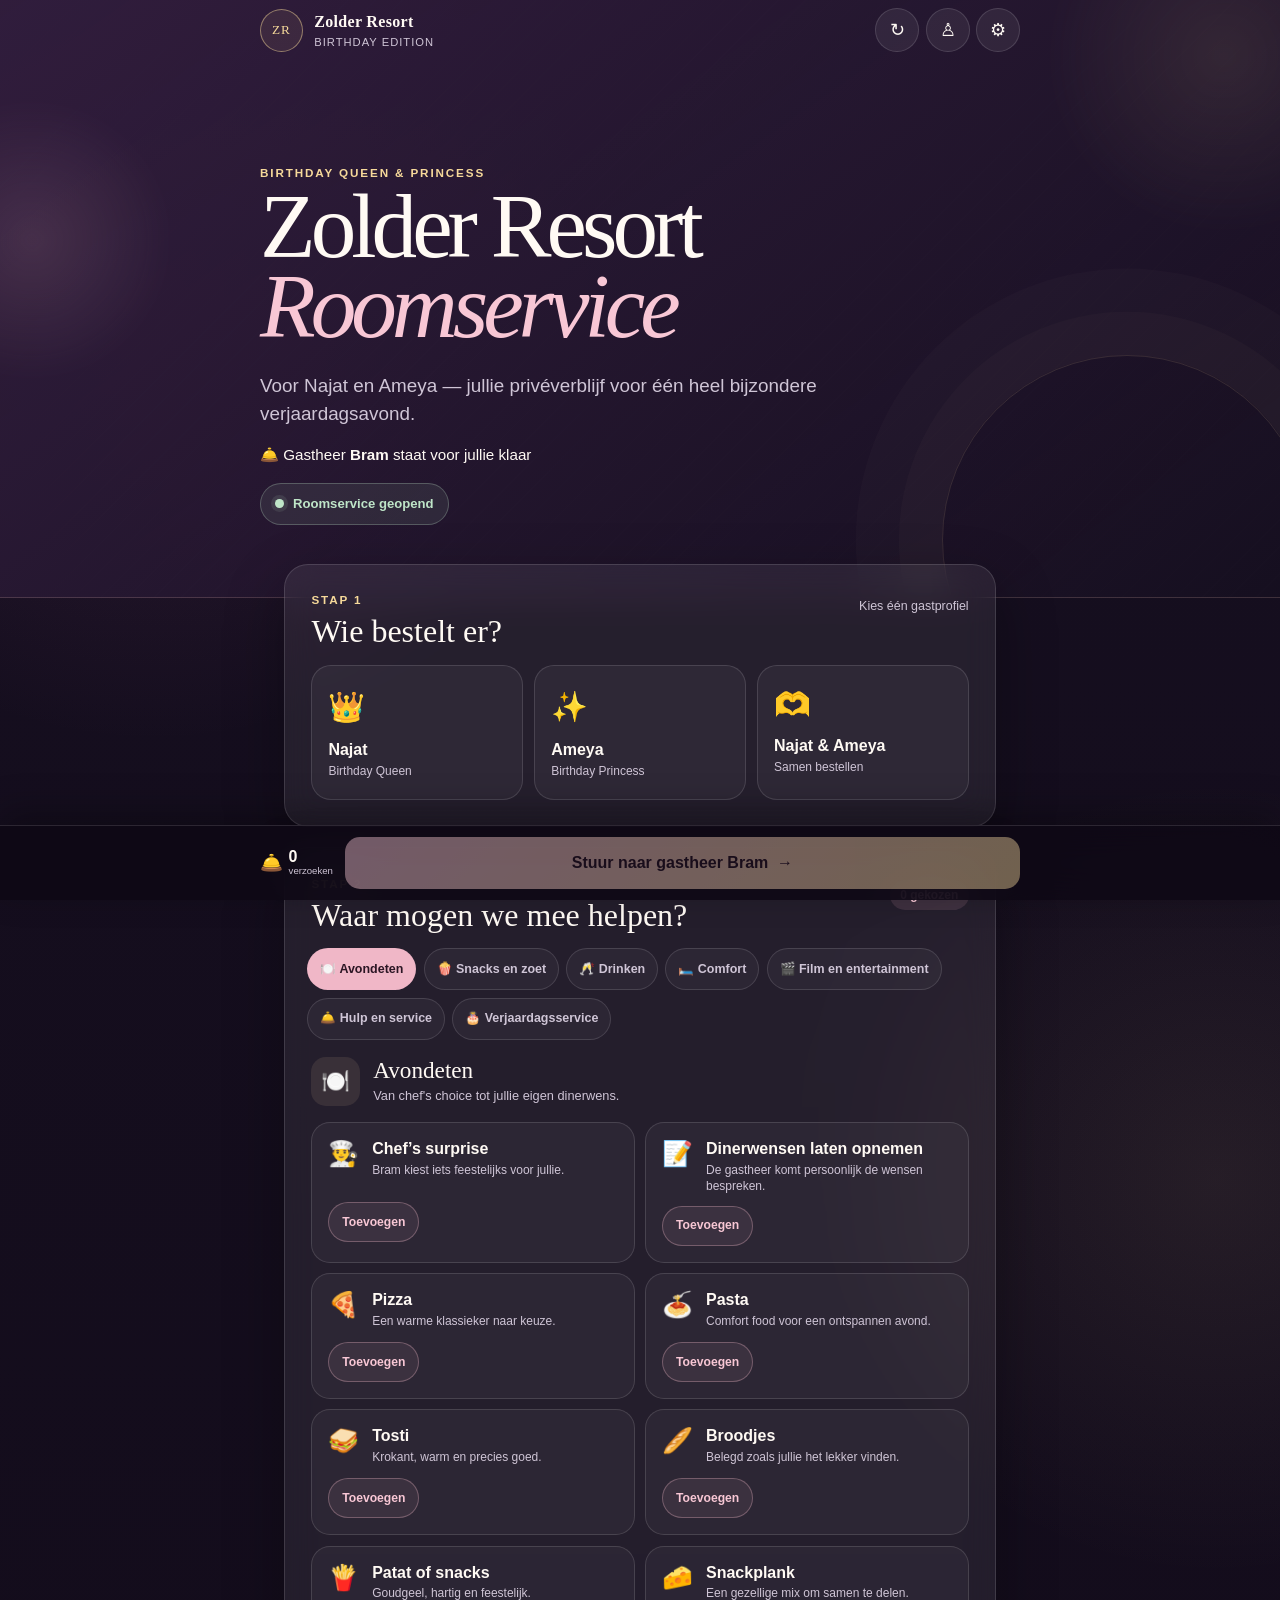
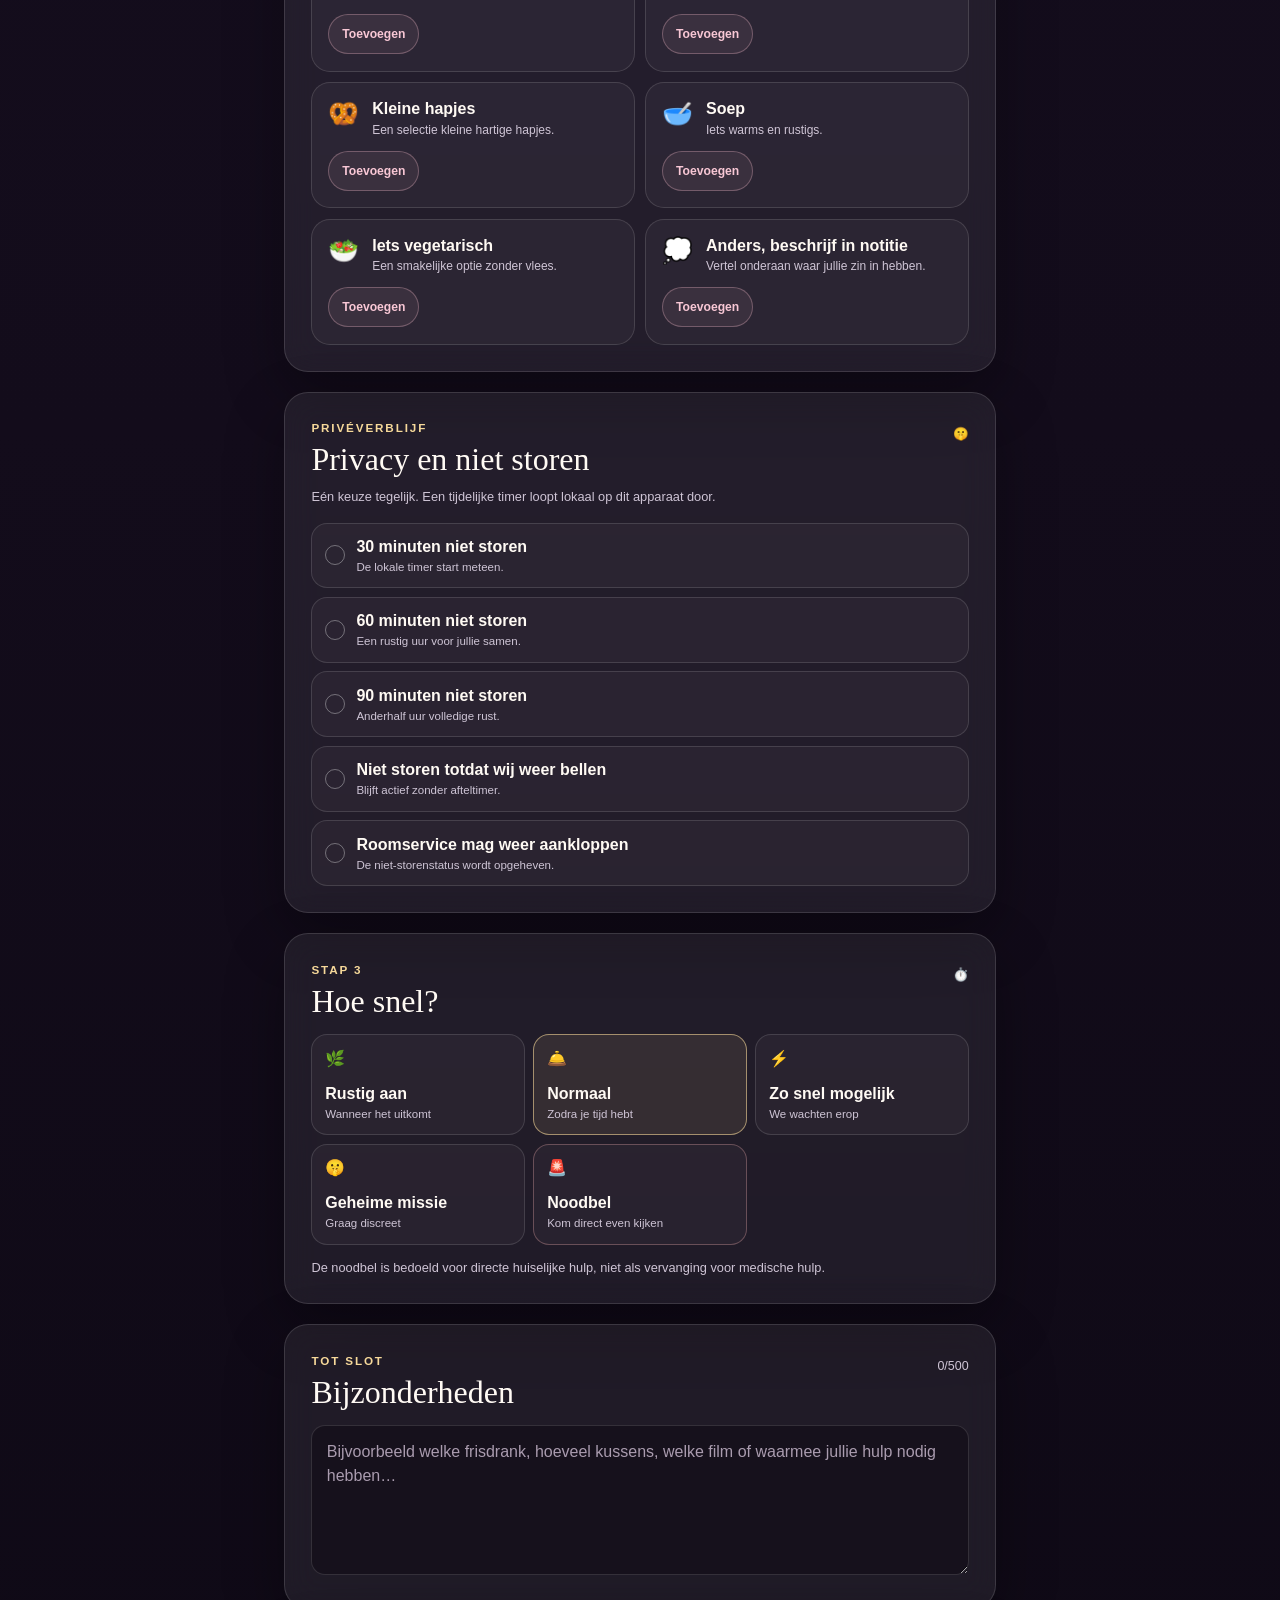
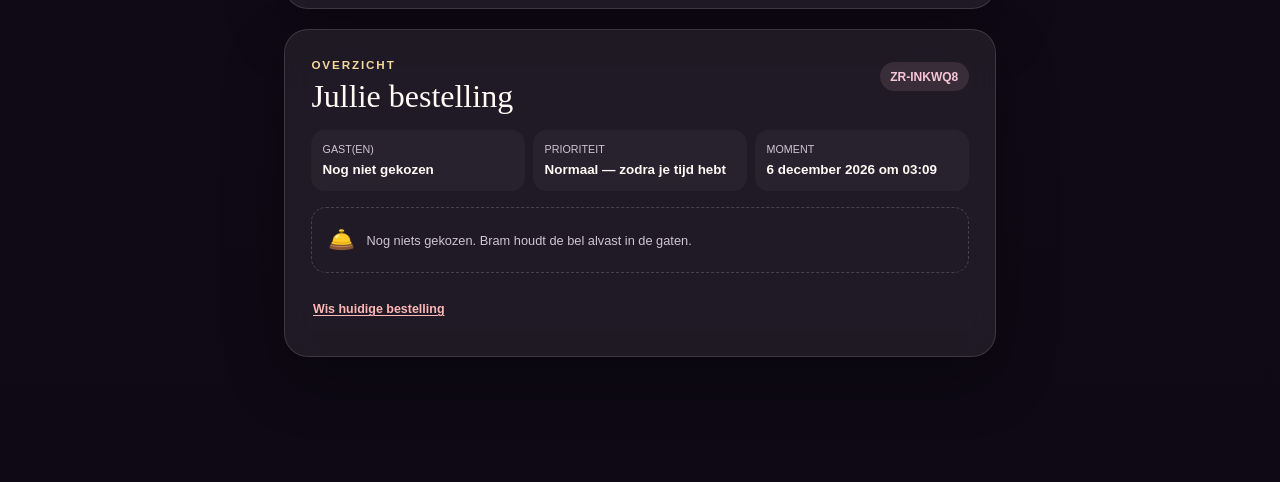
==== commit c108ea07: "Align roomservice categories with requested menu" ====
--- a/index.html
+++ b/index.html
@@ -91,7 +91,7 @@
 
     <section class="section privacy-section" aria-labelledby="privacy-heading">
       <div class="section-heading">
-        <div><p class="step">Privéverblijf</p><h2 id="privacy-heading">Privacy &amp; niet storen</h2></div>
+        <div><p class="step">Privéverblijf</p><h2 id="privacy-heading">Privacy en niet storen</h2></div>
         <span aria-hidden="true">🤫</span>
       </div>
       <p class="section-copy">Eén keuze tegelijk. Een tijdelijke timer loopt lokaal op dit apparaat door.</p>
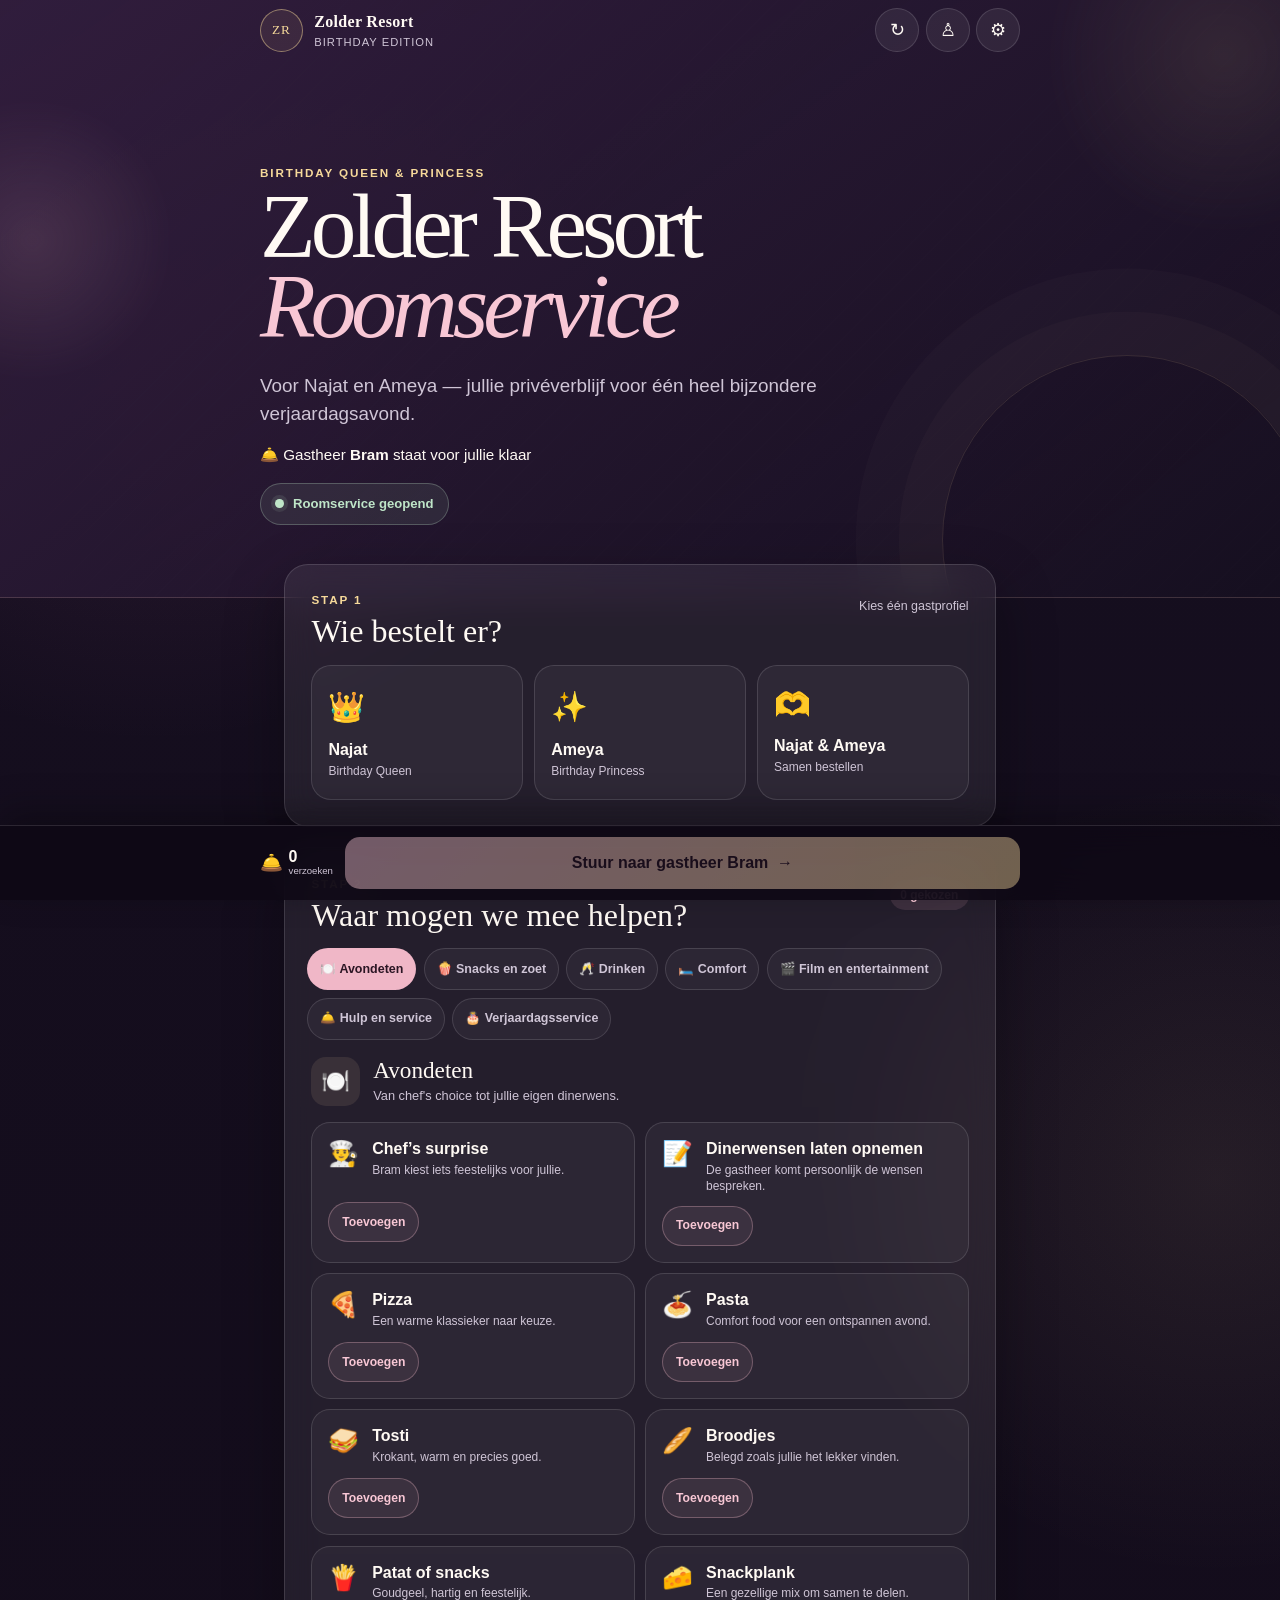
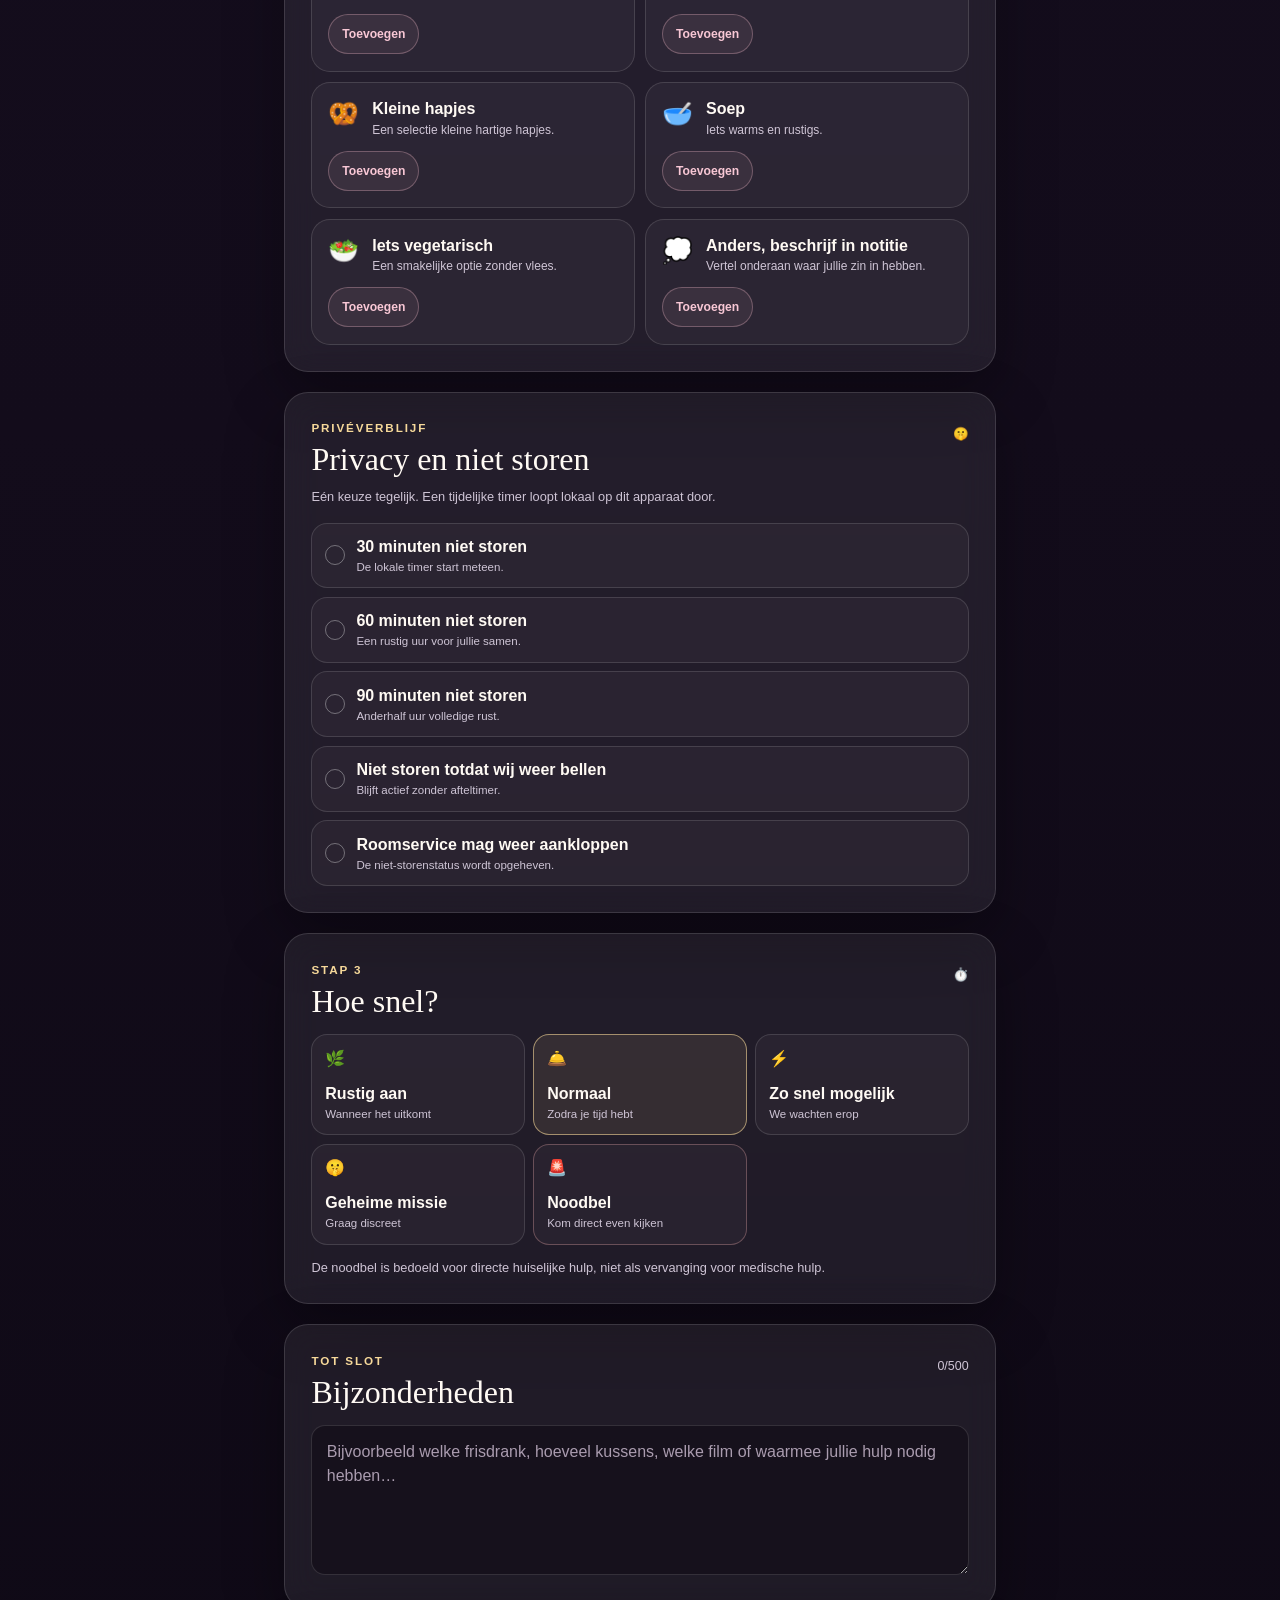
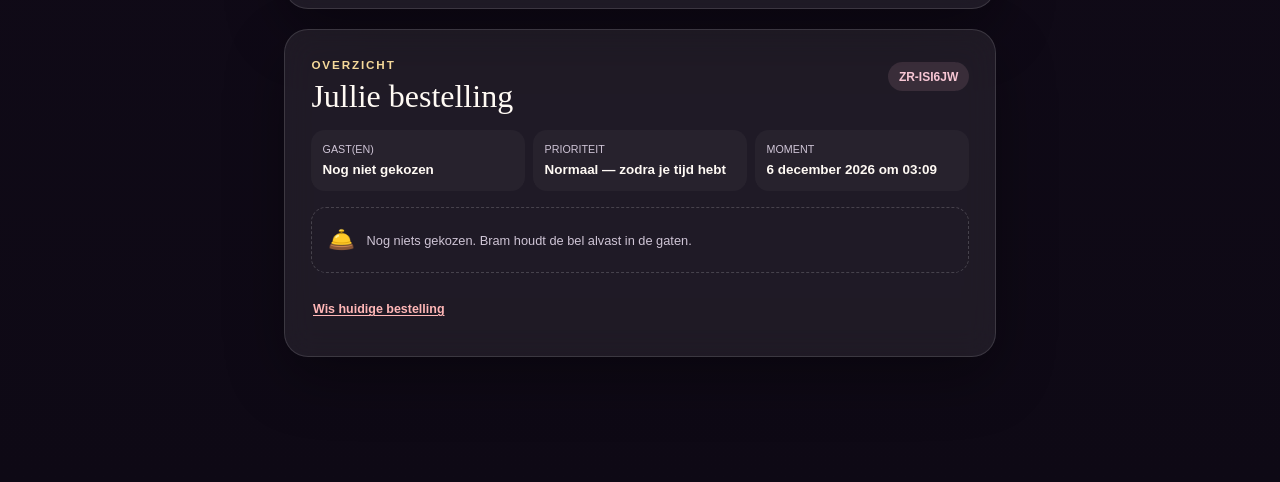
==== commit e5586884: "Ensure PWA clients refresh updated roomservice assets" ====
--- a/index.html
+++ b/index.html
@@ -11,7 +11,7 @@
   <link rel="manifest" href="./manifest.webmanifest">
   <link rel="apple-touch-icon" href="./assets/apple-touch-icon.png">
   <link rel="icon" href="./assets/icon.svg" type="image/svg+xml">
-  <link rel="stylesheet" href="./styles.css">
+  <link rel="stylesheet" href="./styles.css?v=1.0.2">
   <title>Birthday Queen &amp; Princess Roomservice</title>
 </head>
 <body>
@@ -249,6 +249,6 @@
   <div class="confetti" id="confetti" aria-hidden="true"></div>
 
   <noscript><div class="noscript">JavaScript is nodig om bestellingen samen te stellen. Je kunt Bram rechtstreeks bereiken via WhatsApp: +31 6 48203686.</div></noscript>
-  <script src="./app.js" defer></script>
+  <script src="./app.js?v=1.0.2" defer></script>
 </body>
 </html>
